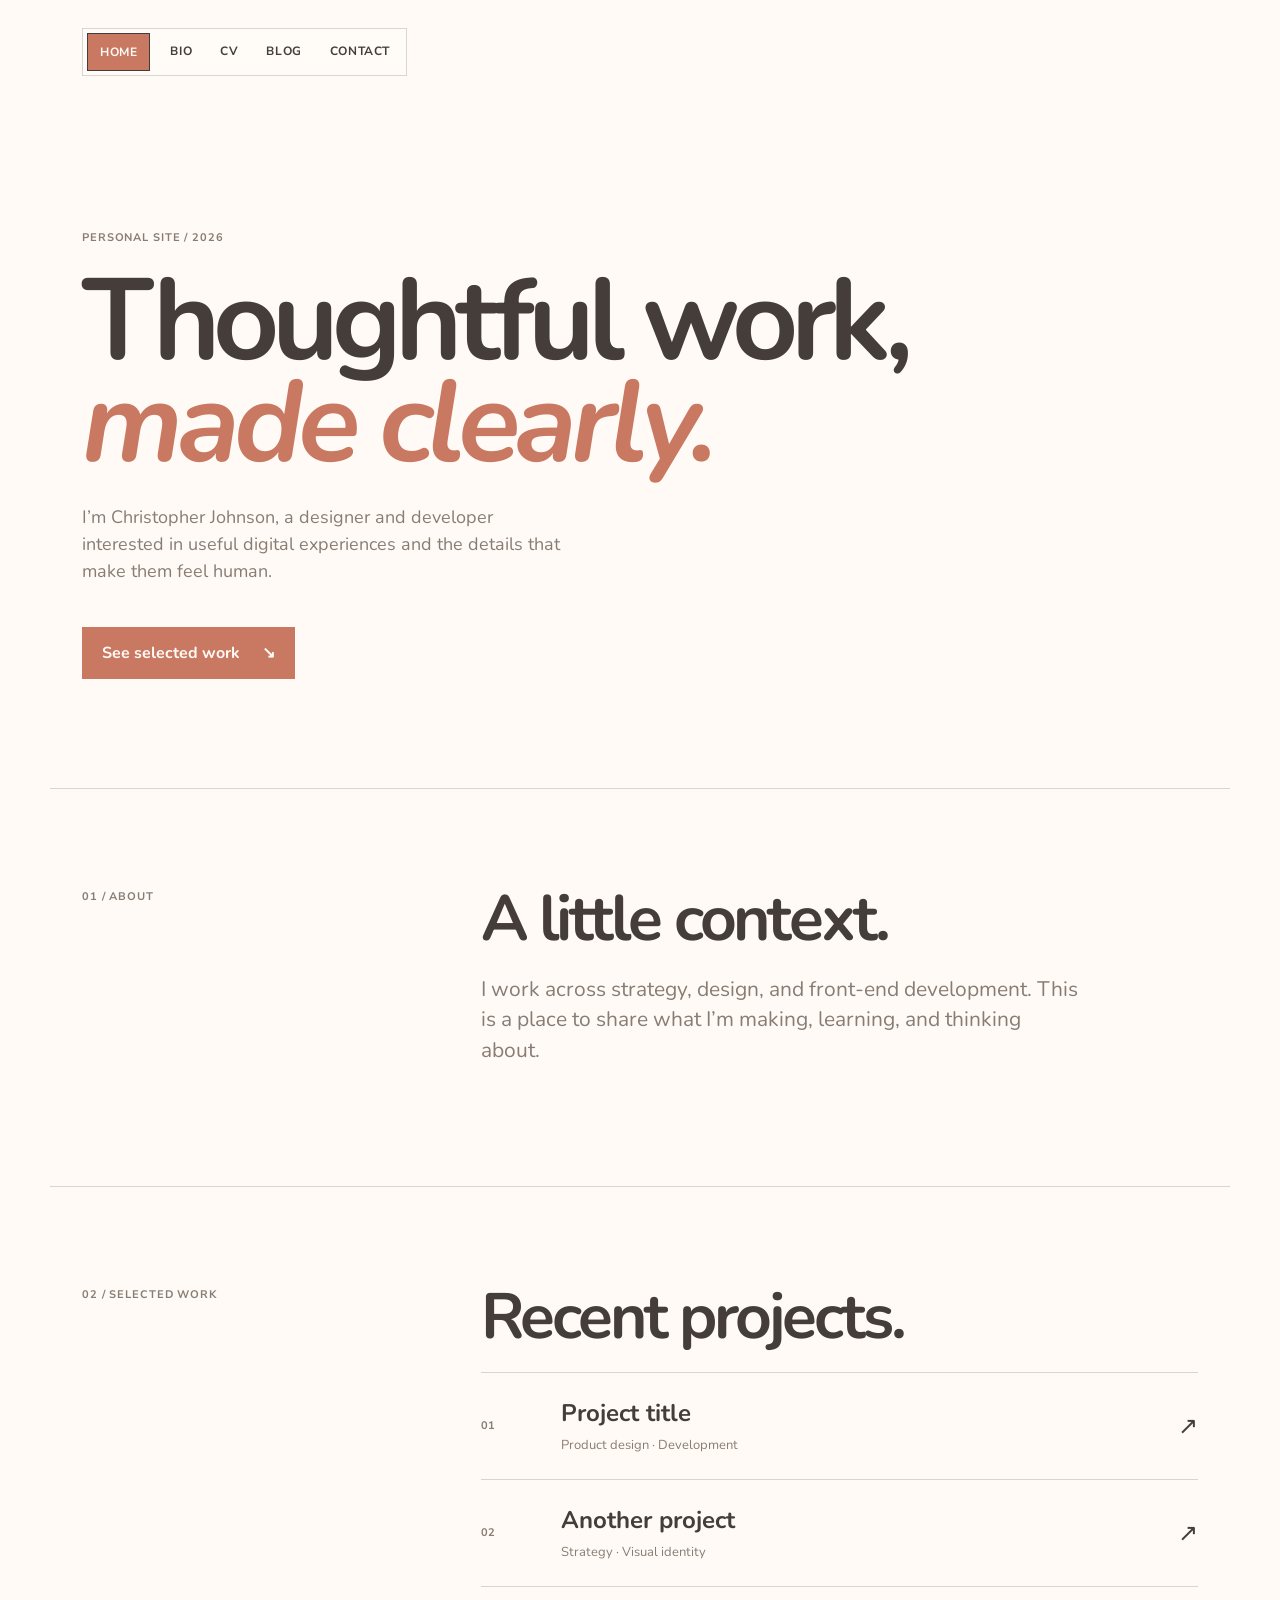
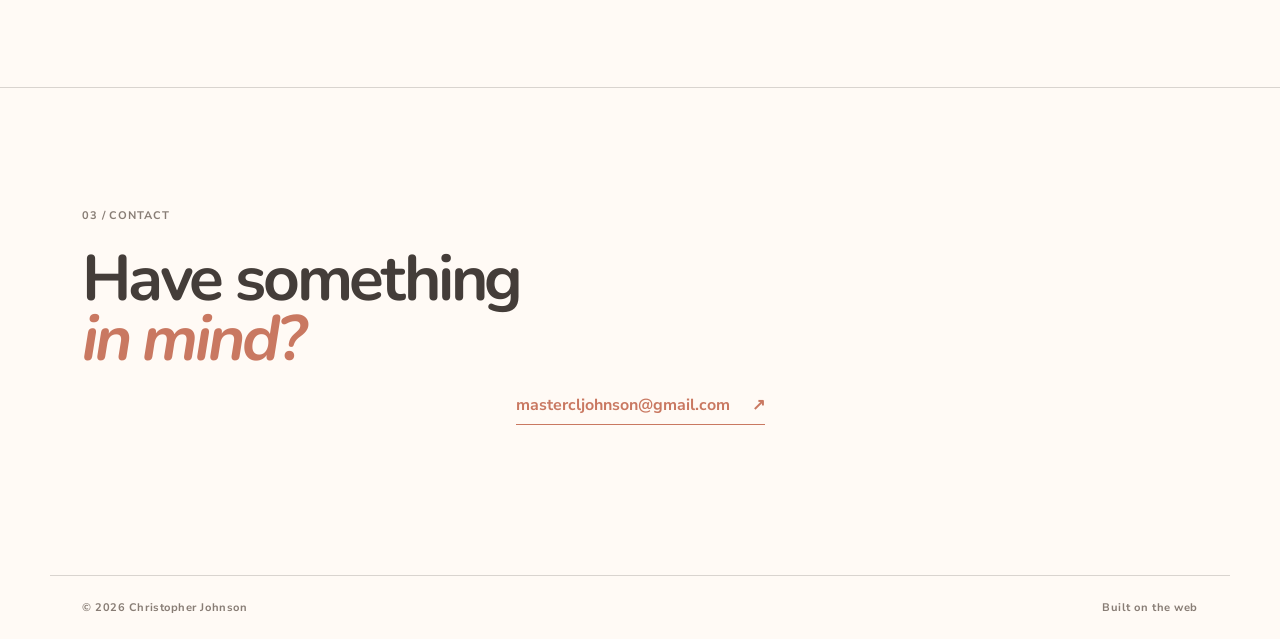
==== index.html @ eb71b6dd "Update site contact email" ====
<!doctype html>
<html lang="en">
<head>
  <meta charset="utf-8">
  <meta name="viewport" content="width=device-width, initial-scale=1">
  <meta name="description" content="A personal website">
  <title>Christopher Johnson | Personal Site</title>
  <link rel="stylesheet" href="styles.css?v=4">
</head>
<body>
  <!-- TODO: Move the shared site header into a template partial when the site needs a build step. -->
  <header class="site-header">
    <nav class="tabs" aria-label="Site pages">
      <a class="tab home-tab is-active" href="./" aria-current="page" aria-label="Return to homepage">Home</a>
      <a class="tab" href="bio.html">Bio</a>
      <a class="tab" href="cv.html">CV</a>
      <a class="tab" href="blog.html">Blog</a>
      <a class="tab" href="contact.html">Contact</a>
    </nav>
  </header>

  <main>
    <section class="hero" aria-labelledby="hero-title">
      <p class="eyebrow">Personal site / 2026</p>
      <h1 id="hero-title">Thoughtful work,<br><em>made clearly.</em></h1>
      <p class="intro">I’m Christopher Johnson, a designer and developer interested in useful digital experiences and the details that make them feel human.</p>
      <a class="button" href="#work">See selected work <span aria-hidden="true">↘</span></a>
    </section>

    <section class="section" id="about" aria-labelledby="about-title">
      <div class="section-label">01 / About</div>
      <div>
        <h2 id="about-title">A little context.</h2>
        <p>I work across strategy, design, and front-end development. This is a place to share what I’m making, learning, and thinking about.</p>
      </div>
    </section>

    <section class="section work-section" id="work" aria-labelledby="work-title">
      <div class="section-label">02 / Selected work</div>
      <div>
        <h2 id="work-title">Recent projects.</h2>
        <div class="project-list">
          <article class="project">
            <span class="project-number">01</span>
            <div><h3>Project title</h3><p>Product design · Development</p></div>
            <span class="project-arrow" aria-hidden="true">↗</span>
          </article>
          <article class="project">
            <span class="project-number">02</span>
            <div><h3>Another project</h3><p>Strategy · Visual identity</p></div>
            <span class="project-arrow" aria-hidden="true">↗</span>
          </article>
        </div>
      </div>
    </section>

    <section class="contact" id="contact" aria-labelledby="contact-title">
      <p class="eyebrow">03 / Contact</p>
      <h2 id="contact-title">Have something<br><em>in mind?</em></h2>
      <a class="email" href="mailto:mastercljohnson@gmail.com">mastercljohnson@gmail.com <span aria-hidden="true">↗</span></a>
    </section>
  </main>

  <footer><span>© 2026 Christopher Johnson</span><span>Built on the web</span></footer>
</body>
</html>
---- styles.css ----
@import url('https://fonts.googleapis.com/css2?family=Nunito:wght@400;500;600;700;800&family=Nunito+Sans:wght@400;600;700&display=swap');

/* TODO: Configure no-cache headers if the site moves to hosting with HTTP header control. */
:root {
  --ink: #443d39;
  --muted: #887d75;
  --paper: #fffaf5;
  --soft: #f2e8df;
  --accent: #c97861;
  --line: rgba(68, 61, 57, .2);
}

* { box-sizing: border-box; }
html { scroll-behavior: smooth; }
body { margin: 0; color: var(--ink); background: var(--paper); font-family: 'Nunito', sans-serif; }
a { color: inherit; text-decoration: none; }
.site-header, footer { display: flex; align-items: center; justify-content: space-between; max-width: 1180px; margin: auto; padding: 28px 32px; }
nav { display: flex; gap: 28px; font: 700 12px 'Nunito Sans', sans-serif; letter-spacing: .05em; text-transform: uppercase; }
nav a:hover, .email:hover { text-decoration: underline; text-underline-offset: 5px; }
.tabs { gap: 4px; padding: 4px; border: 1px solid var(--line); background: rgba(255, 255, 255, .22); }
.tab { padding: 10px 12px; white-space: nowrap; }
.tab:hover { text-decoration: none; background: rgba(255, 255, 255, .45); }
.tab:focus-visible { outline: 2px solid var(--ink); outline-offset: 2px; }
.home-tab { margin-right: 4px; border: 1px solid var(--ink); color: var(--ink); background: var(--soft); font-weight: 700; }
.home-tab:hover { background: #e5e5e5; }
.tab.is-active { color: var(--paper); background: var(--accent); }
.hero { min-height: 76vh; max-width: 1180px; margin: auto; padding: 13vh 32px 100px; display: flex; flex-direction: column; align-items: flex-start; justify-content: center; }
.page-main { max-width: 1180px; margin: auto; }
.page-intro { min-height: 62vh; padding: 12vh 32px 100px; display: flex; flex-direction: column; justify-content: center; }
.page-intro h1, .contact-page h1 { margin-bottom: 30px; font-size: clamp(3.5rem, 8vw, 7.5rem); line-height: .88; letter-spacing: -.08em; }
.page-intro-row { flex-direction: row; align-items: flex-end; justify-content: space-between; gap: 40px; }
.page-intro-row .button { flex-shrink: 0; }
.eyebrow, .section-label { margin: 0 0 26px; color: var(--muted); font: 700 11px 'Nunito Sans', sans-serif; letter-spacing: .08em; text-transform: uppercase; }
h1, h2, h3, p { margin-top: 0; }
h1 { max-width: 900px; margin-bottom: 30px; font-size: clamp(3.5rem, 9vw, 8.5rem); line-height: .88; letter-spacing: -.06em; }
em { color: var(--accent); font-family: 'Nunito', sans-serif; font-style: italic; font-weight: 700; letter-spacing: -.05em; }
.intro { max-width: 480px; color: var(--muted); font-size: 18px; line-height: 1.5; }
.button { margin-top: 24px; padding: 15px 20px; color: var(--paper); background: var(--accent); font-weight: 700; }
.button span, .email span { margin-left: 18px; }
.section { max-width: 1180px; margin: auto; padding: 100px 32px; border-top: 1px solid var(--line); display: grid; grid-template-columns: 1fr 2fr; gap: 40px; }
.section h2, .contact h2 { margin-bottom: 24px; font-size: clamp(2.5rem, 5vw, 5rem); line-height: .95; letter-spacing: -.05em; }
.section p { max-width: 600px; color: var(--muted); font-size: 21px; line-height: 1.45; }
.project-list { border-top: 1px solid var(--line); }
.project { display: grid; grid-template-columns: 60px 1fr auto; gap: 20px; align-items: center; padding: 24px 0; border-bottom: 1px solid var(--line); }
.project-number, footer { color: var(--muted); font: 700 11px 'Nunito Sans', sans-serif; letter-spacing: .05em; }
.project h3 { margin: 0 0 7px; font-size: 24px; }
.project p { margin: 0; font-size: 13px; }
.project-arrow { font-size: 24px; }
.contact { padding: 120px 32px 150px; background: var(--paper); color: var(--ink); border-top: 1px solid var(--line); }
.contact > * { display: block; max-width: 1116px; margin-left: auto; margin-right: auto; }
.contact .eyebrow { color: var(--muted); }
.email { width: fit-content; border-bottom: 1px solid var(--accent); padding-bottom: 8px; color: var(--accent); font: 700 16px 'Nunito Sans', sans-serif; }
.prose { max-width: 620px; }
.prose p { margin-bottom: 28px; }
.cv-list { border-top: 1px solid var(--line); }
.cv-item { display: grid; grid-template-columns: 150px 1fr; gap: 30px; padding: 28px 0; border-bottom: 1px solid var(--line); }
.cv-date, .article-meta { color: var(--muted); font: 700 11px 'Nunito Sans', sans-serif; letter-spacing: .05em; text-transform: uppercase; }
.cv-item h2 { margin: 0 0 10px; font-size: 24px; }
.cv-item p { margin-bottom: 0; font-size: 16px; }
.tag-list { display: flex; flex-wrap: wrap; gap: 10px; max-width: 700px; }
.tag-list span { padding: 12px 15px; border: 1px solid var(--line); font: 700 12px 'Nunito Sans', sans-serif; }
.contact-page { padding: 15vh 32px 130px; background: var(--paper); color: var(--ink); }
.contact-page > * { max-width: 1116px; margin-left: auto; margin-right: auto; }
.contact-page .eyebrow { color: var(--muted); }
.contact-page .intro { margin-bottom: 36px; color: var(--muted); }
.contact-details { border-top-color: var(--line); }
.social-list { max-width: 620px; border-top: 1px solid var(--line); }
.social-list a { display: flex; justify-content: space-between; padding: 20px 0; border-bottom: 1px solid var(--line); font-size: 22px; }
.article-list { border-top: 1px solid var(--line); }
.article { padding: 30px 0; border-bottom: 1px solid var(--line); }
.article-meta { margin-bottom: 14px; }
.article h2 { margin-bottom: 10px; font-size: clamp(1.6rem, 3vw, 2.4rem); letter-spacing: -.03em; }
.article h2 span { color: var(--accent); font-size: .8em; }
.article p:last-child { margin-bottom: 0; font-size: 16px; }
footer { border-top: 1px solid var(--line); padding-top: 24px; padding-bottom: 24px; }
@media (max-width: 700px) {
  .site-header, footer { padding-left: 20px; padding-right: 20px; }
  .tabs { max-width: calc(100vw - 82px); overflow-x: auto; gap: 0; }
  .tab { padding: 9px 10px; font-size: 10px; }
  .hero, .section, .page-intro { padding-left: 20px; padding-right: 20px; }
  .hero { min-height: 70vh; padding-top: 80px; }
  .intro { font-size: 16px; }
  .section { display: block; padding-top: 70px; padding-bottom: 70px; }
  .section-label { margin-bottom: 40px; }
  .section p { font-size: 18px; }
  .page-intro { min-height: 60vh; padding-top: 80px; }
  .page-intro-row { display: block; }
  .page-intro-row .button { display: inline-block; }
  .cv-item { display: block; }
  .cv-date { margin-bottom: 16px; }
  .contact-page { padding: 80px 20px 100px; }
  .contact-page h1 { font-size: clamp(3.3rem, 15vw, 6rem); }
  .contact-page .intro { font-size: 16px; }
  .contact { padding: 80px 20px 100px; }
  footer { font-size: 9px; }
}
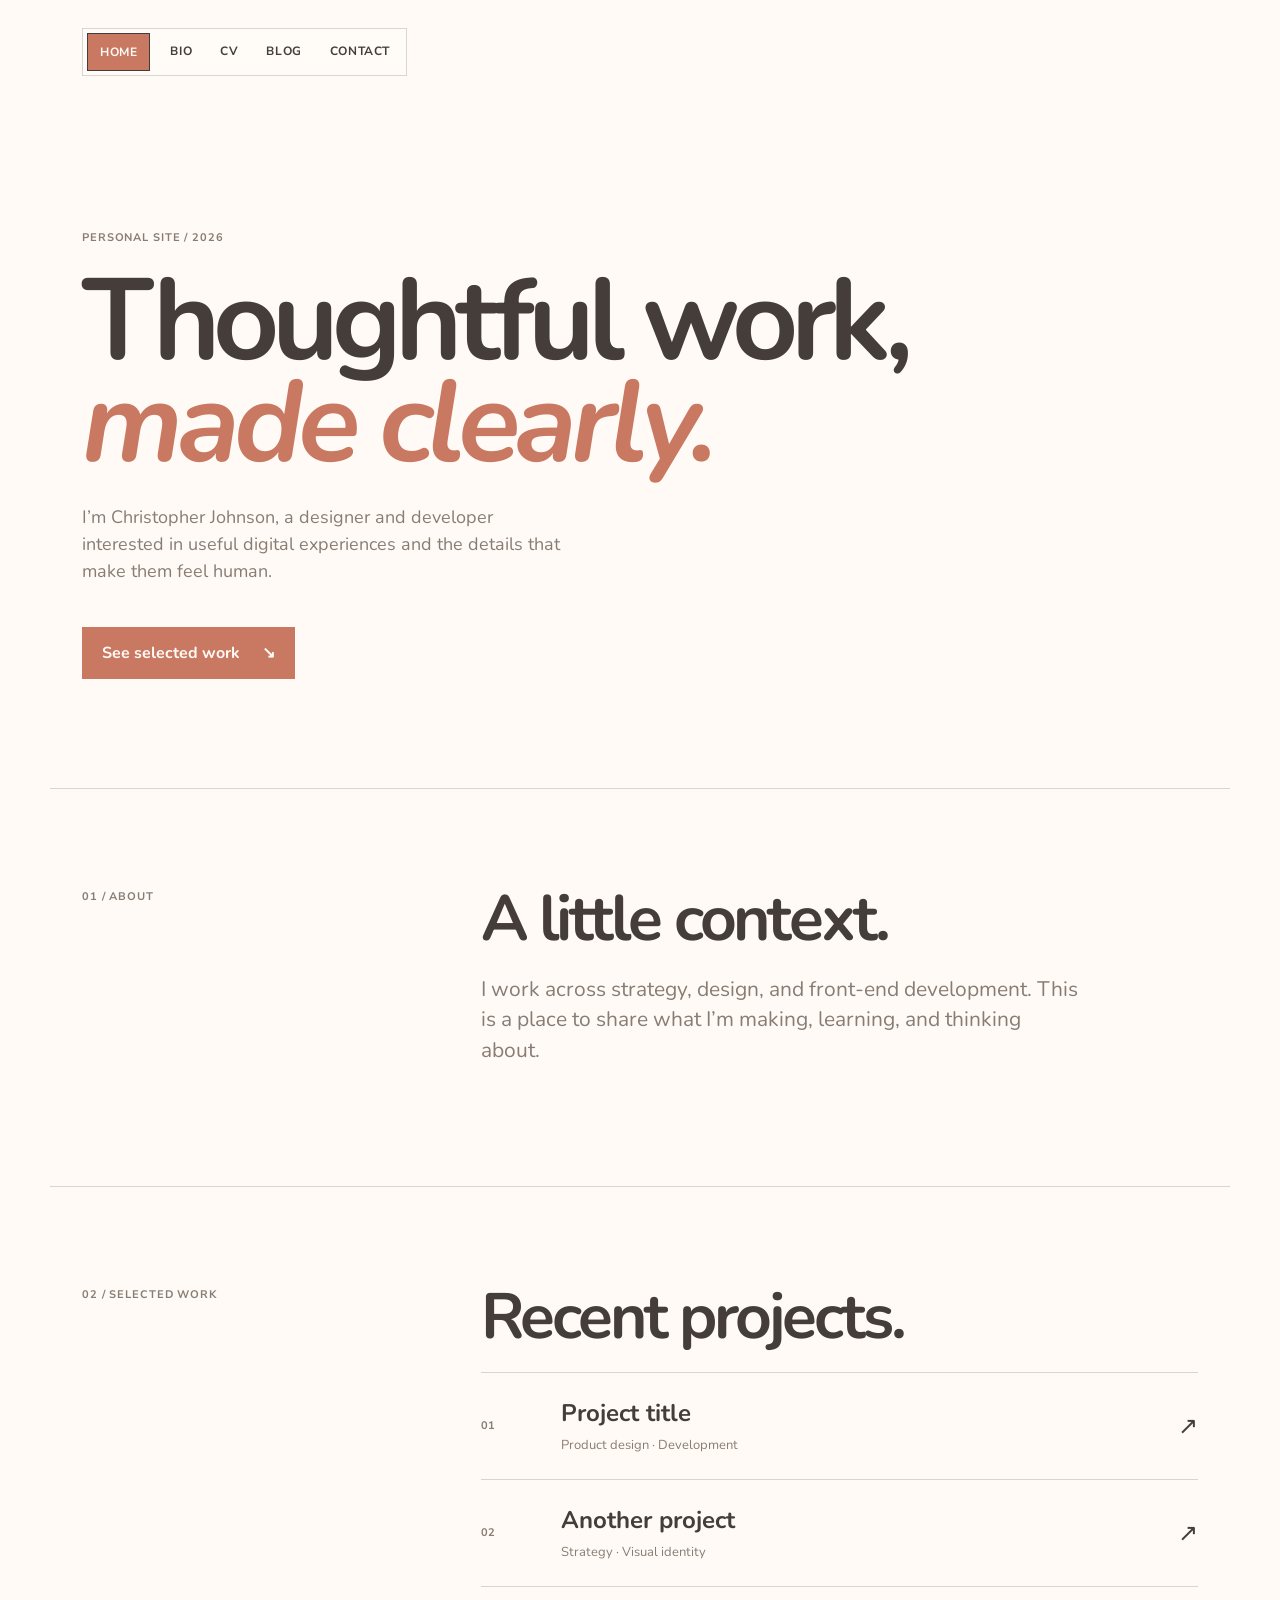
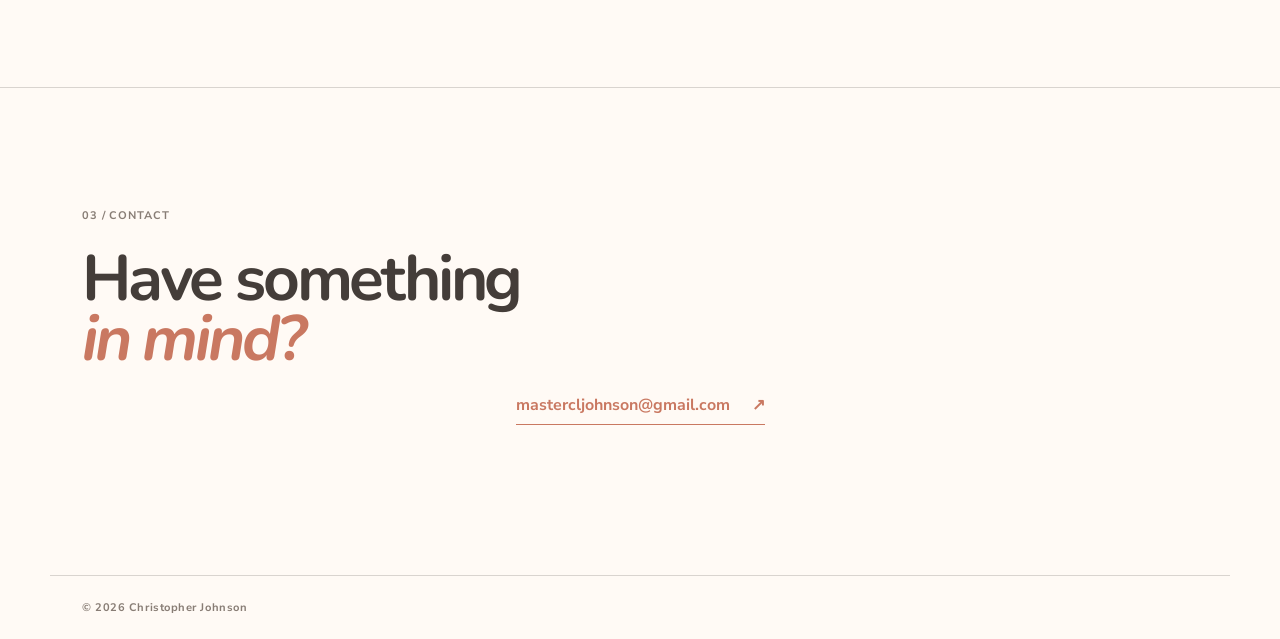
==== commit 8361d990: "Remove built on the web footer text" ====
--- a/index.html
+++ b/index.html
@@ -61,6 +61,6 @@
     </section>
   </main>
 
-  <footer><span>© 2026 Christopher Johnson</span><span>Built on the web</span></footer>
+  <footer><span>© 2026 Christopher Johnson</span></footer>
 </body>
 </html>
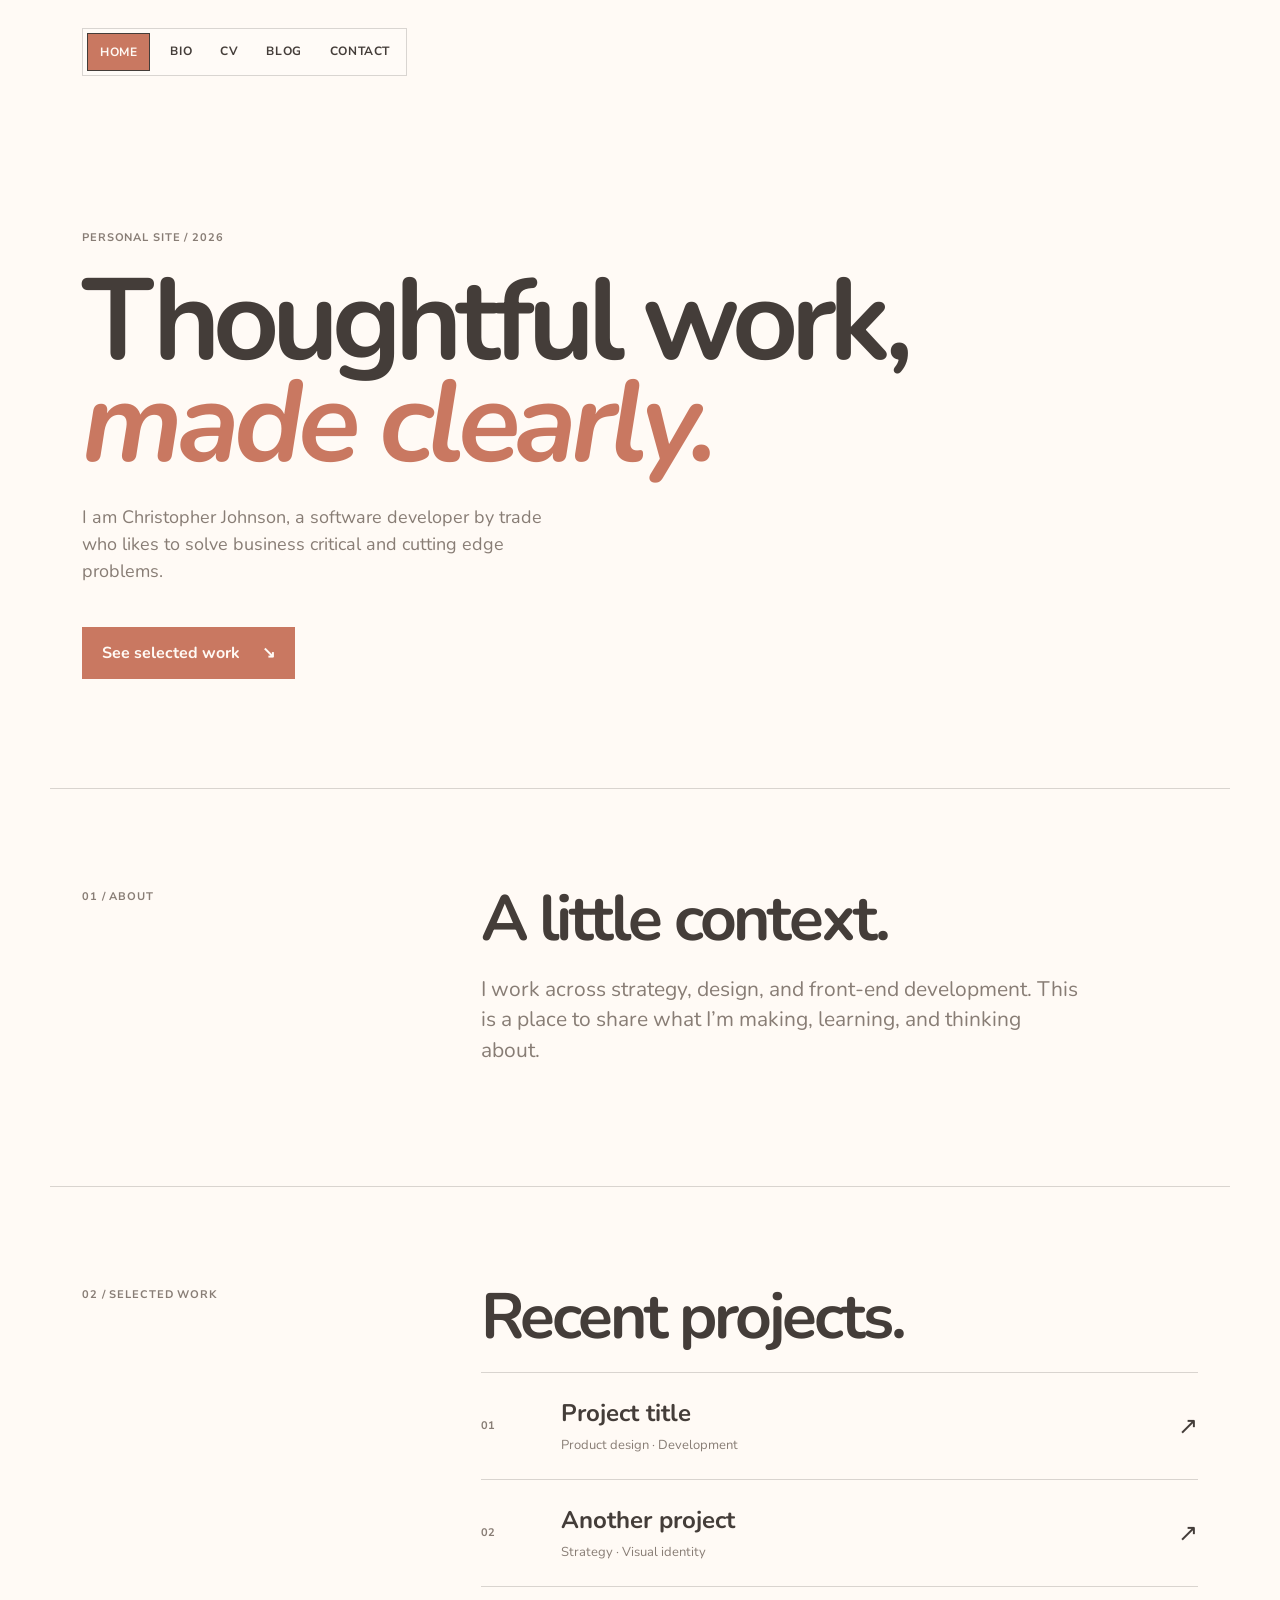
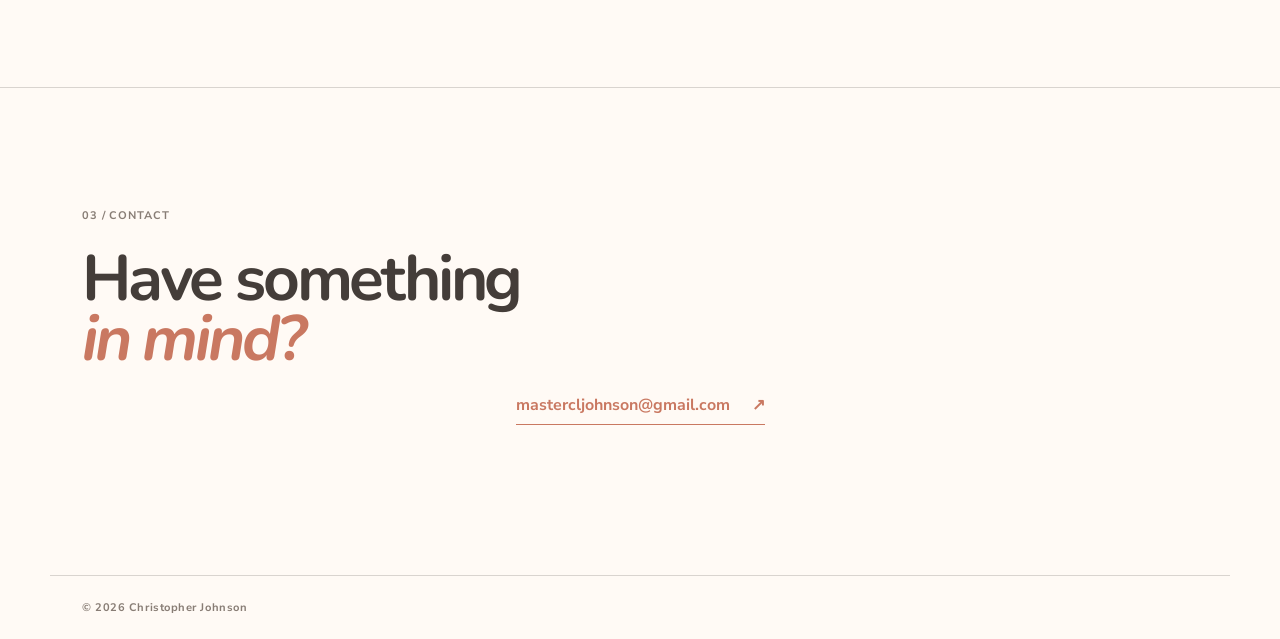
==== commit 2f5a9a07: "Align homepage intro with bio" ====
--- a/index.html
+++ b/index.html
@@ -23,7 +23,7 @@
     <section class="hero" aria-labelledby="hero-title">
       <p class="eyebrow">Personal site / 2026</p>
       <h1 id="hero-title">Thoughtful work,<br><em>made clearly.</em></h1>
-      <p class="intro">I’m Christopher Johnson, a designer and developer interested in useful digital experiences and the details that make them feel human.</p>
+      <p class="intro">I am Christopher Johnson, a software developer by trade who likes to solve business critical and cutting edge problems.</p>
       <a class="button" href="#work">See selected work <span aria-hidden="true">↘</span></a>
     </section>
 
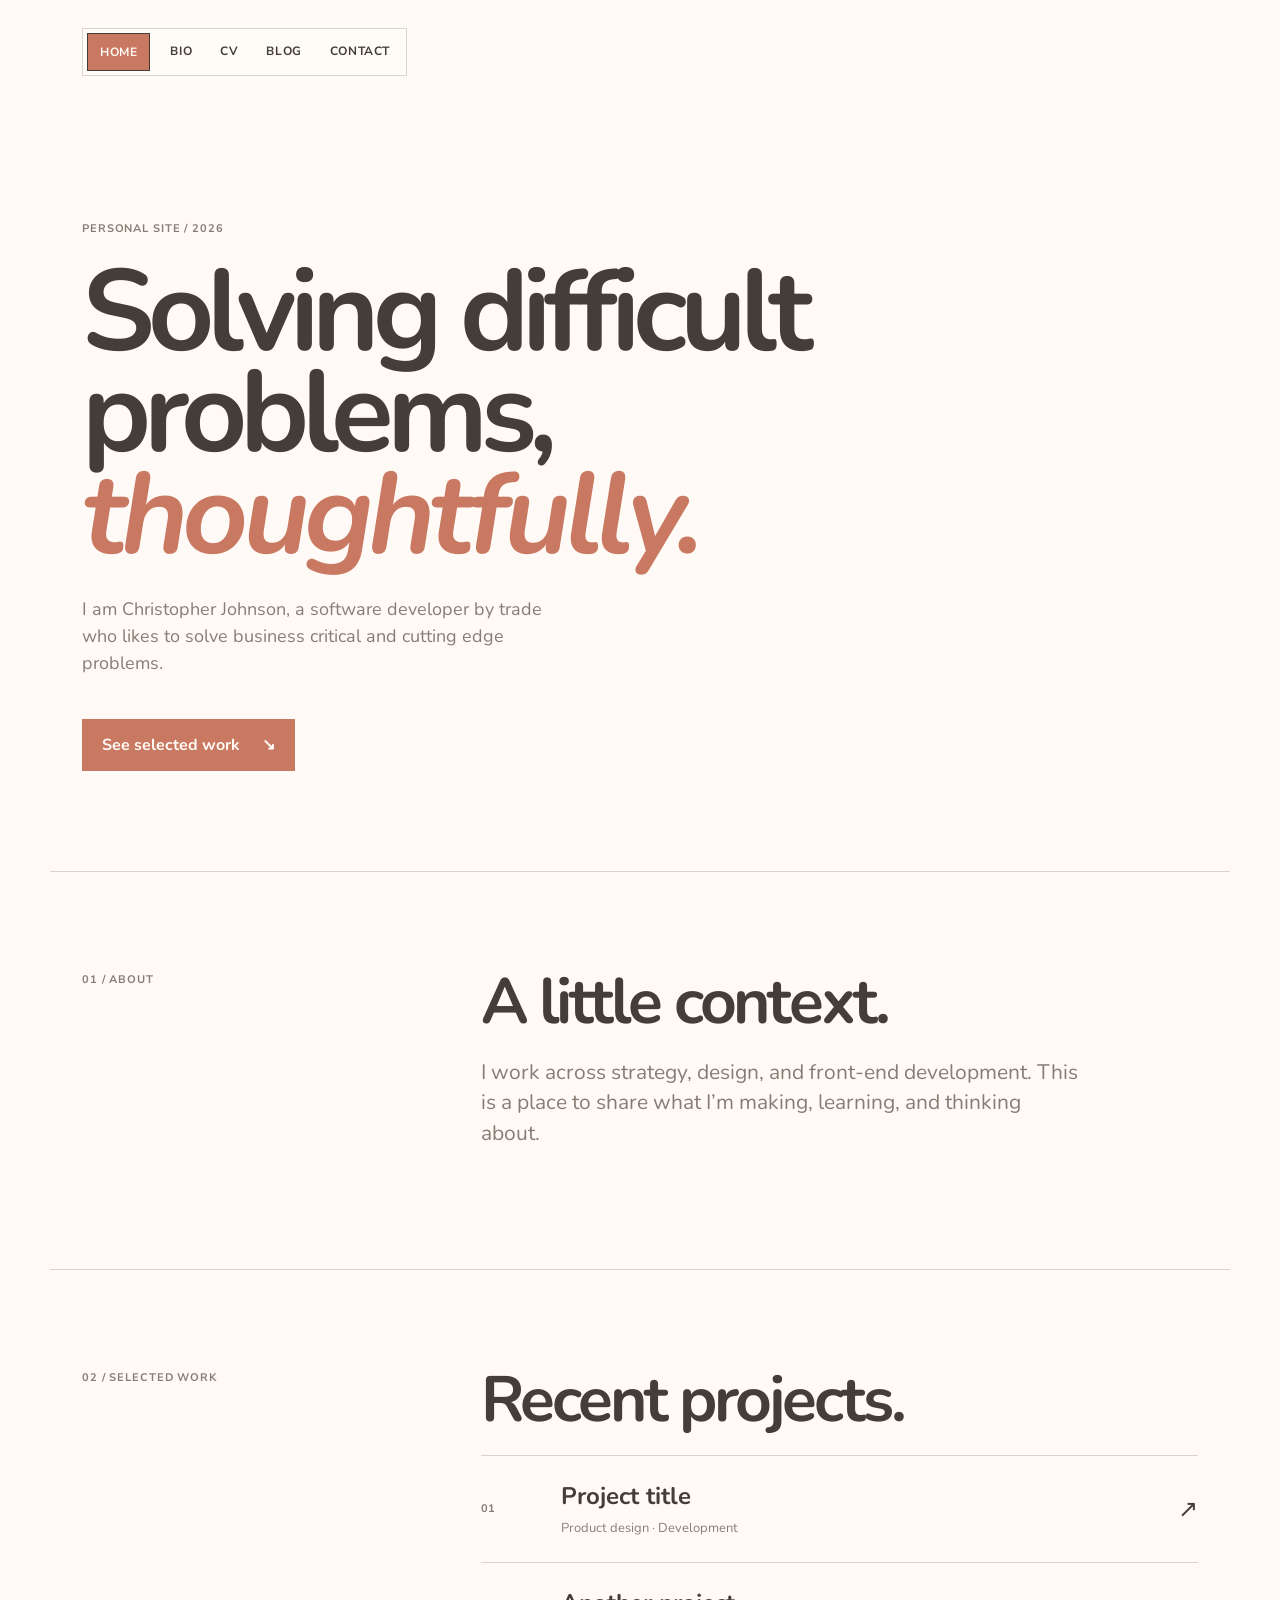
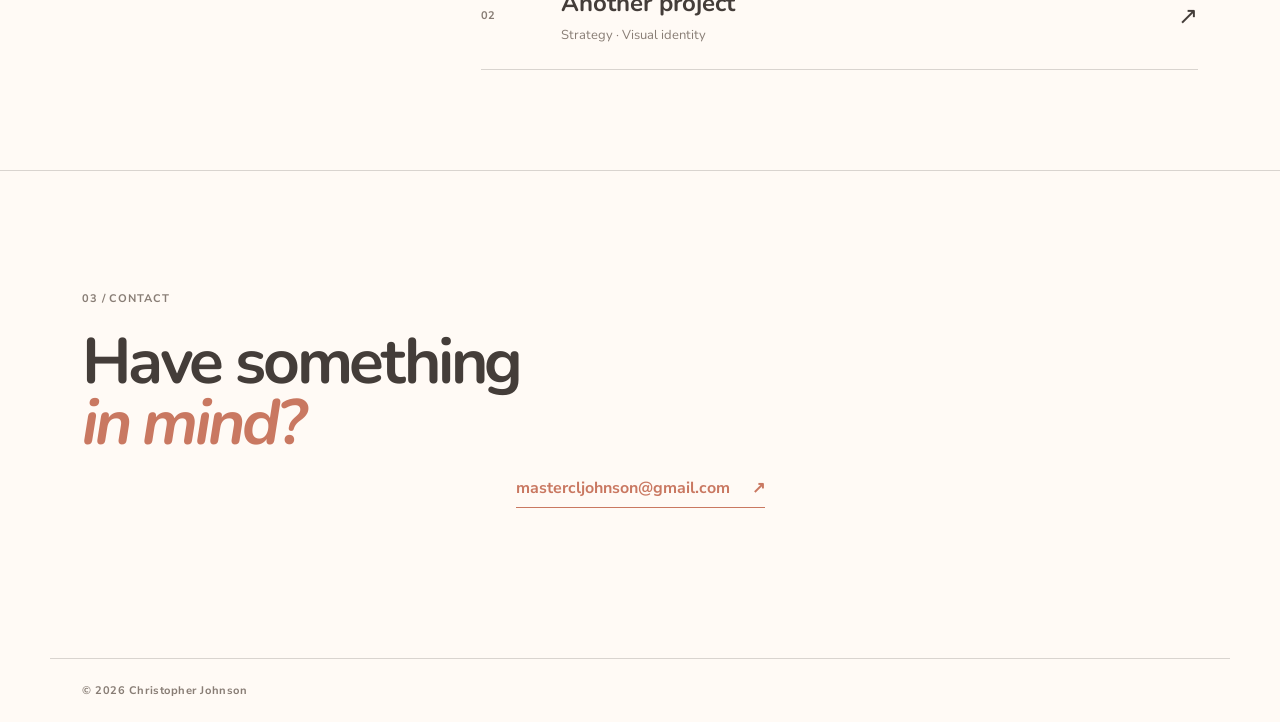
==== commit a6292b9e: "Update homepage hero headline" ====
--- a/index.html
+++ b/index.html
@@ -22,7 +22,7 @@
   <main>
     <section class="hero" aria-labelledby="hero-title">
       <p class="eyebrow">Personal site / 2026</p>
-      <h1 id="hero-title">Thoughtful work,<br><em>made clearly.</em></h1>
+      <h1 id="hero-title">Solving difficult problems,<br><em>thoughtfully.</em></h1>
       <p class="intro">I am Christopher Johnson, a software developer by trade who likes to solve business critical and cutting edge problems.</p>
       <a class="button" href="#work">See selected work <span aria-hidden="true">↘</span></a>
     </section>
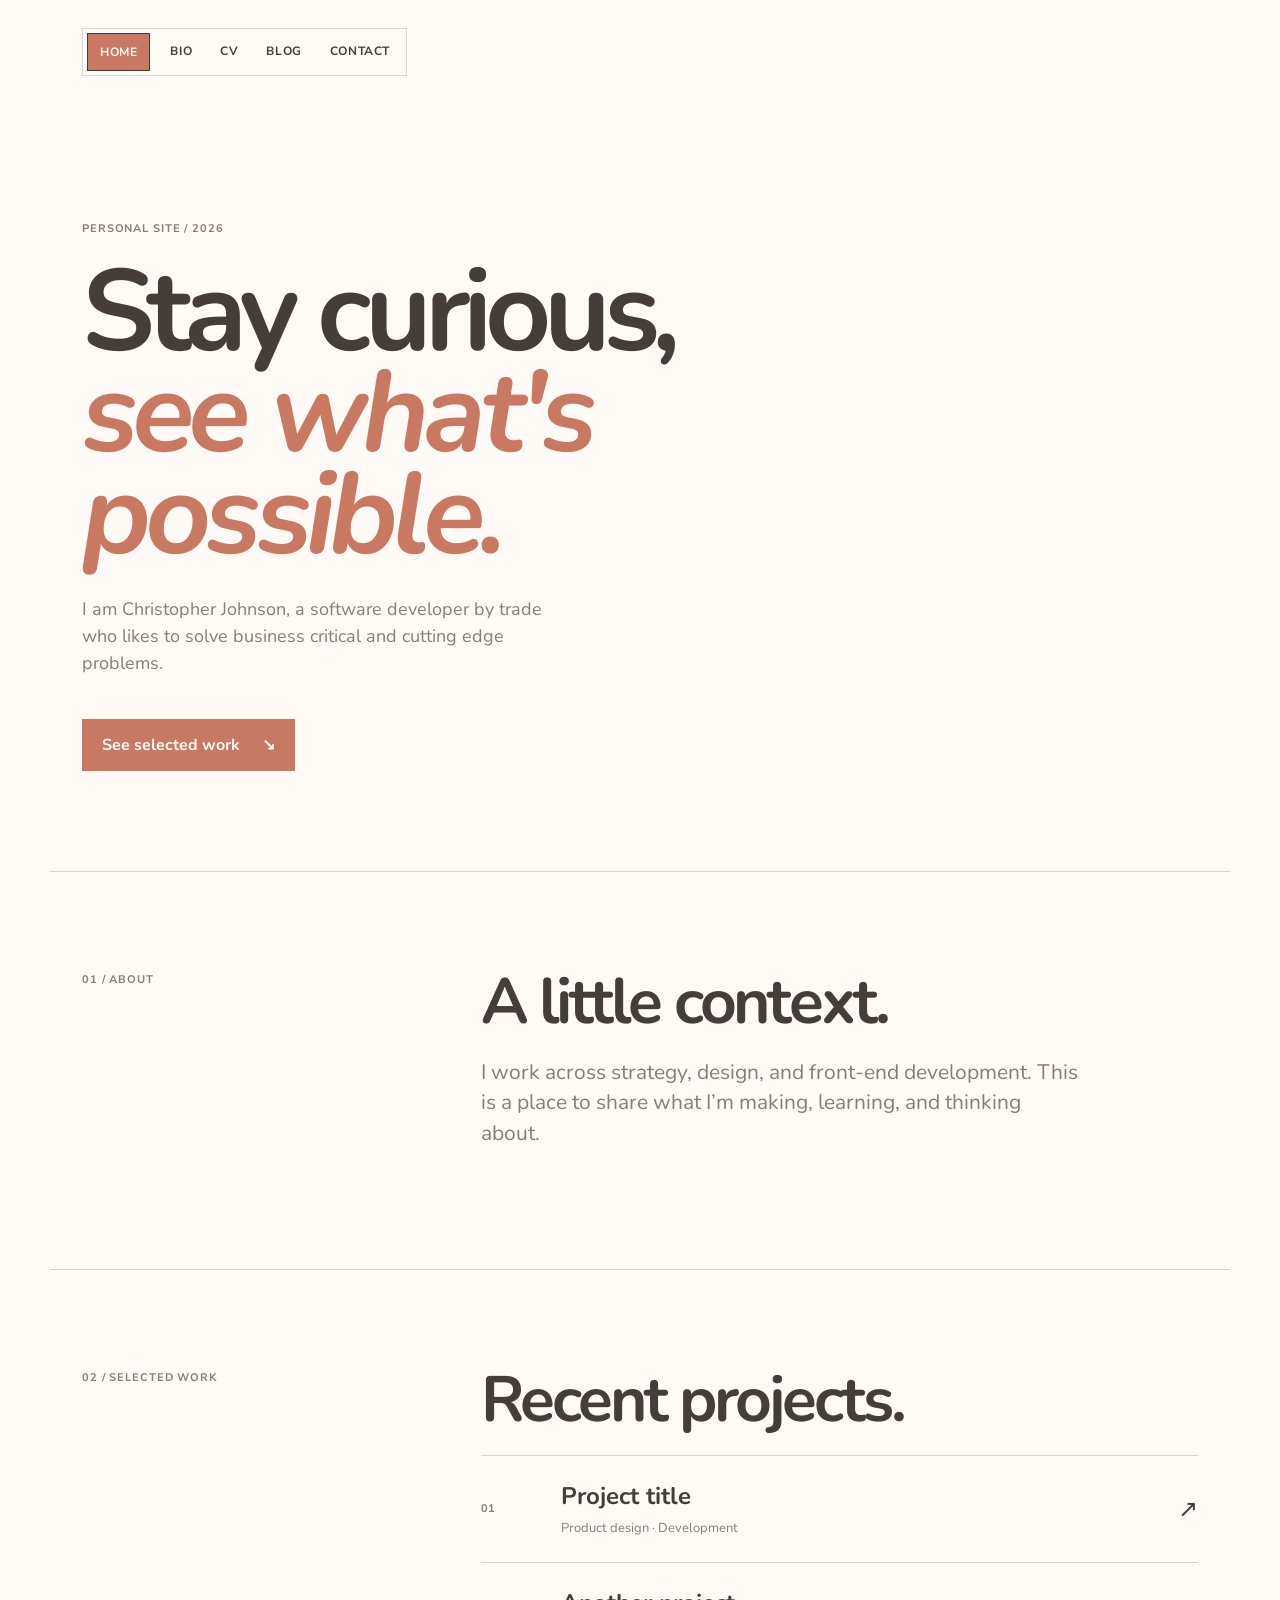
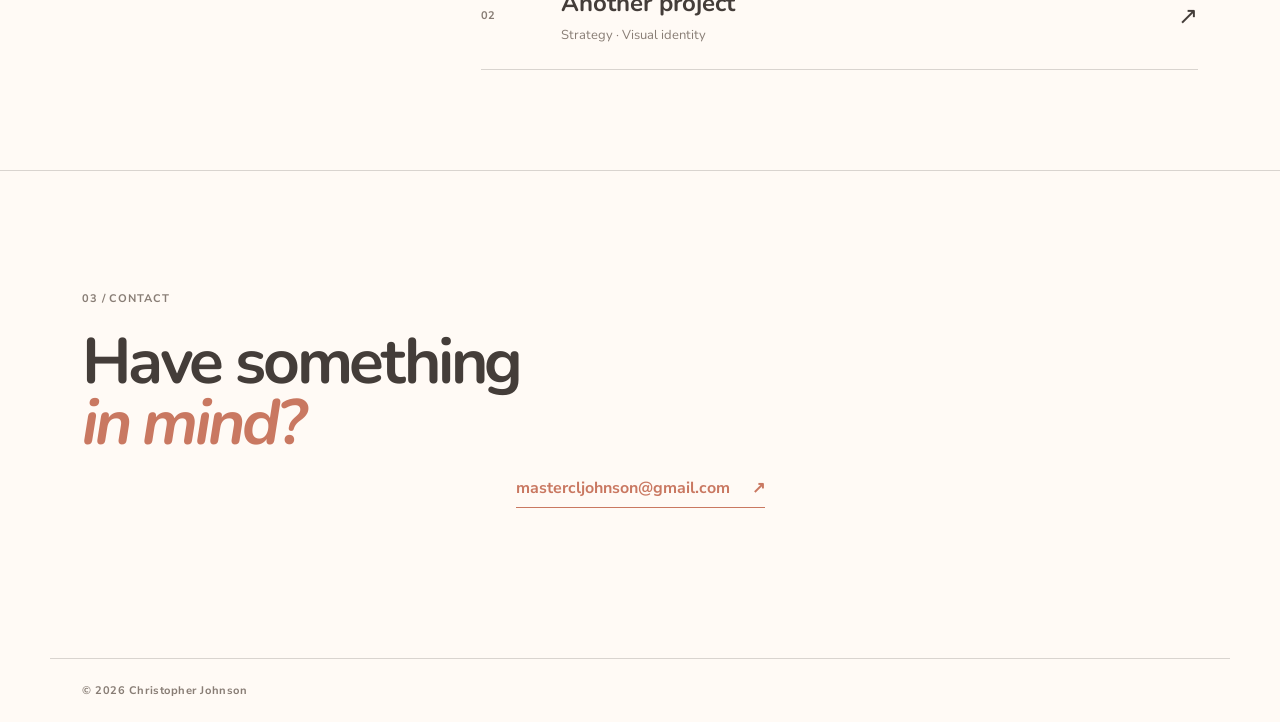
==== commit dc9e1519: "Refine curiosity-led homepage headline" ====
--- a/index.html
+++ b/index.html
@@ -22,7 +22,7 @@
   <main>
     <section class="hero" aria-labelledby="hero-title">
       <p class="eyebrow">Personal site / 2026</p>
-      <h1 id="hero-title">Solving difficult problems,<br><em>thoughtfully.</em></h1>
+      <h1 id="hero-title">Stay curious,<br><em>see what's possible.</em></h1>
       <p class="intro">I am Christopher Johnson, a software developer by trade who likes to solve business critical and cutting edge problems.</p>
       <a class="button" href="#work">See selected work <span aria-hidden="true">↘</span></a>
     </section>
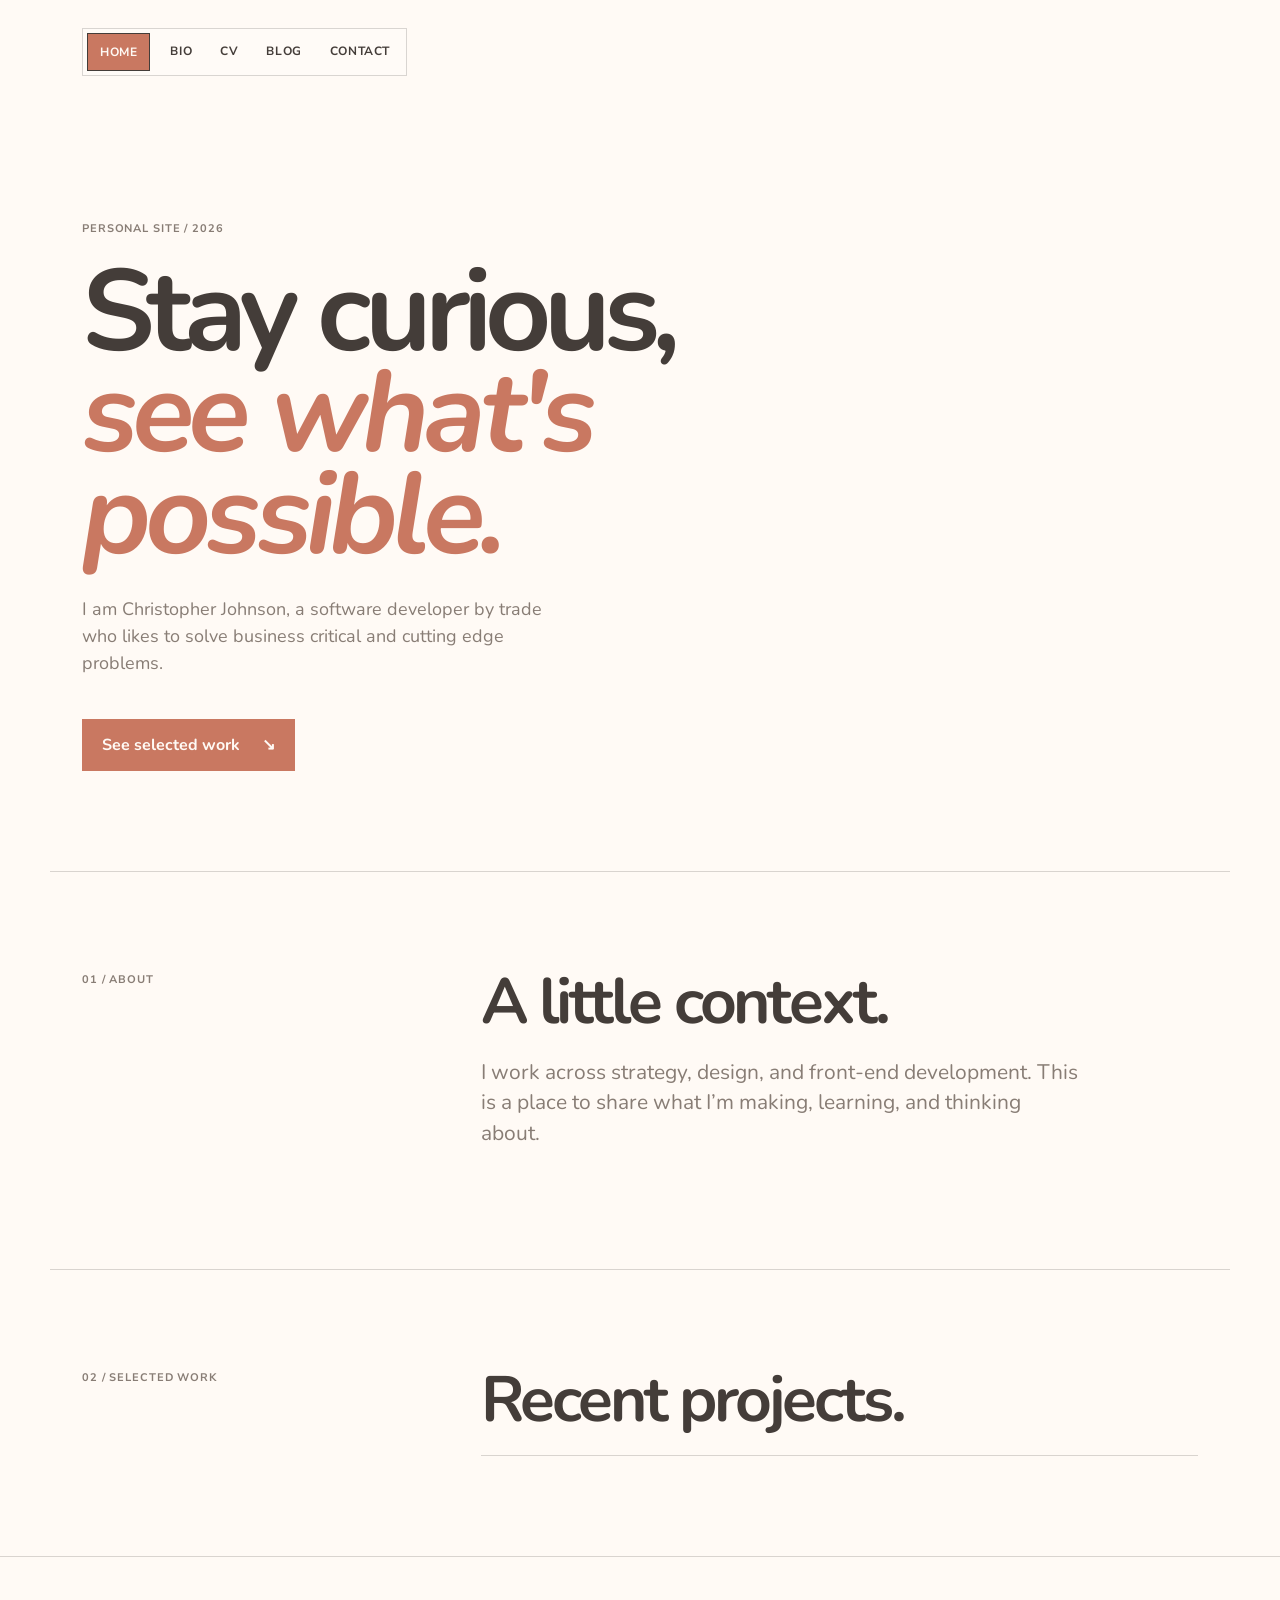
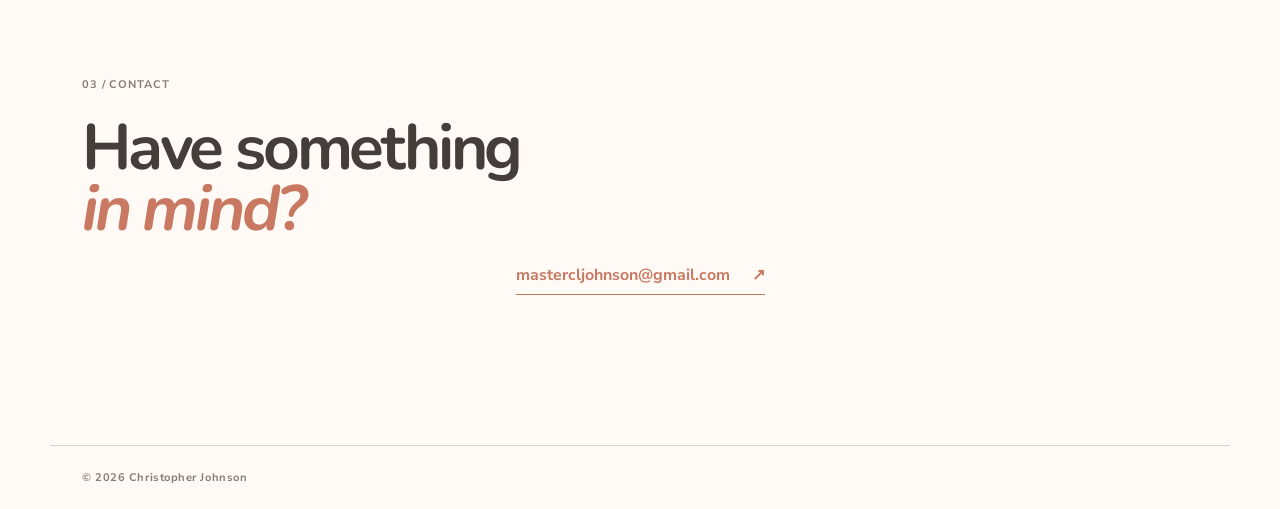
==== commit ba5b9fff: "Comment out template project entries" ====
--- a/index.html
+++ b/index.html
@@ -40,6 +40,7 @@
       <div>
         <h2 id="work-title">Recent projects.</h2>
         <div class="project-list">
+          <!-- Replace these template projects with real work later.
           <article class="project">
             <span class="project-number">01</span>
             <div><h3>Project title</h3><p>Product design · Development</p></div>
@@ -50,6 +51,7 @@
             <div><h3>Another project</h3><p>Strategy · Visual identity</p></div>
             <span class="project-arrow" aria-hidden="true">↗</span>
           </article>
+          -->
         </div>
       </div>
     </section>
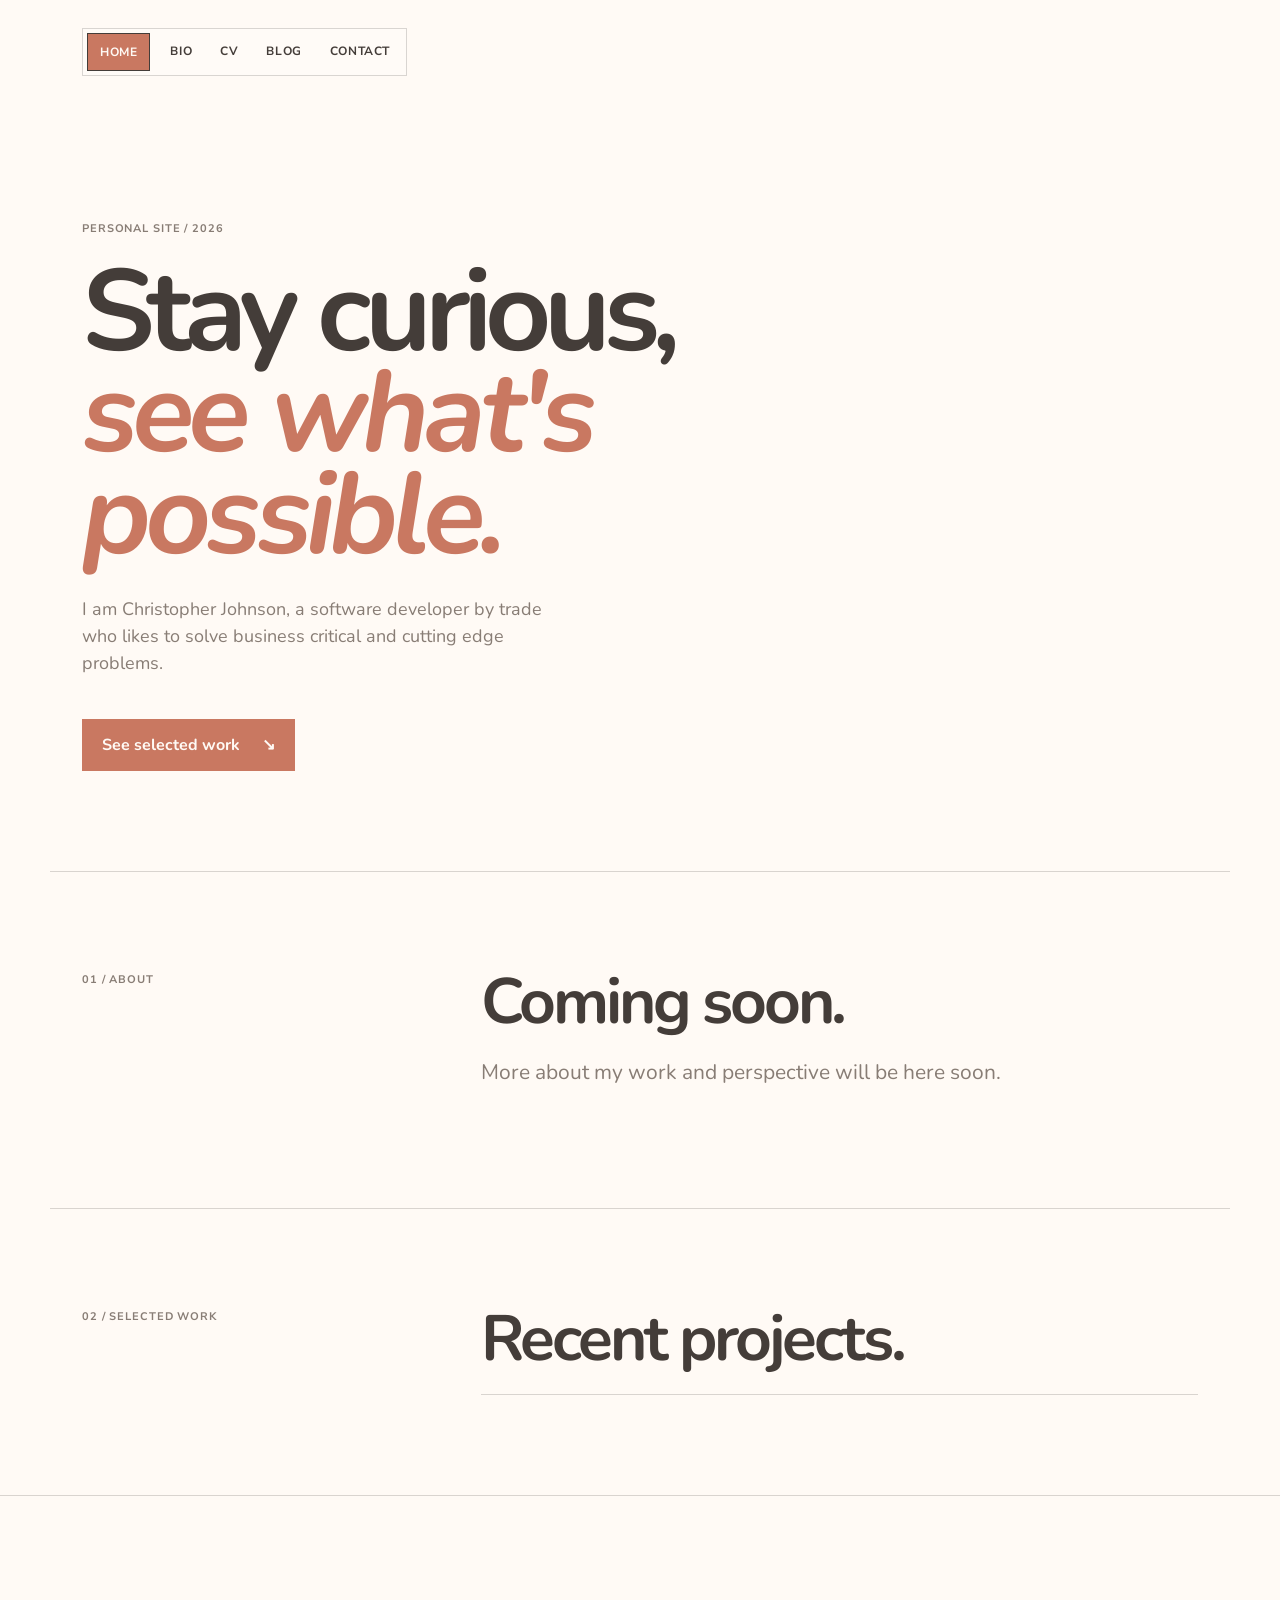
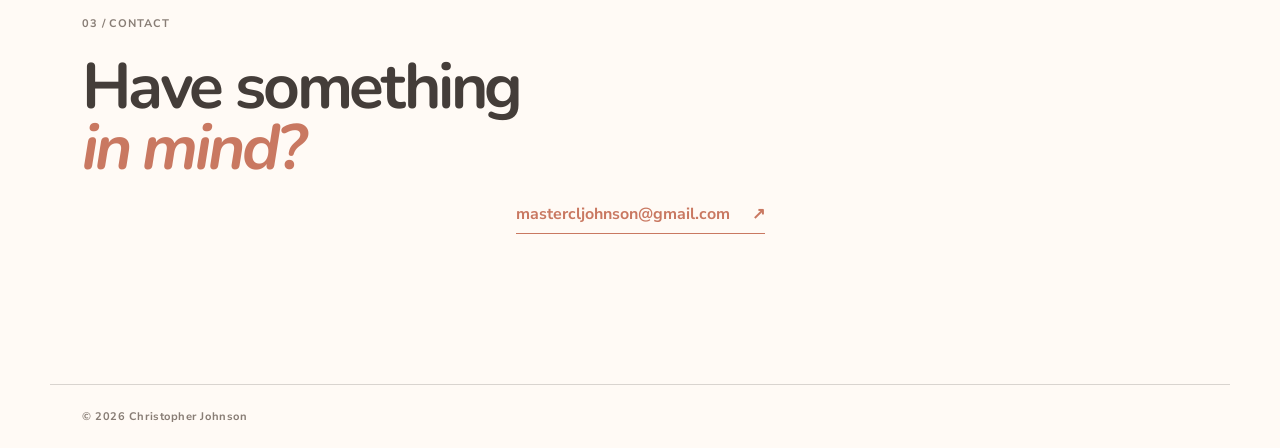
==== commit 82db5ff2: "Mark homepage context section coming soon" ====
--- a/index.html
+++ b/index.html
@@ -30,8 +30,8 @@
     <section class="section" id="about" aria-labelledby="about-title">
       <div class="section-label">01 / About</div>
       <div>
-        <h2 id="about-title">A little context.</h2>
-        <p>I work across strategy, design, and front-end development. This is a place to share what I’m making, learning, and thinking about.</p>
+        <h2 id="about-title">Coming soon.</h2>
+        <p>More about my work and perspective will be here soon.</p>
       </div>
     </section>
 
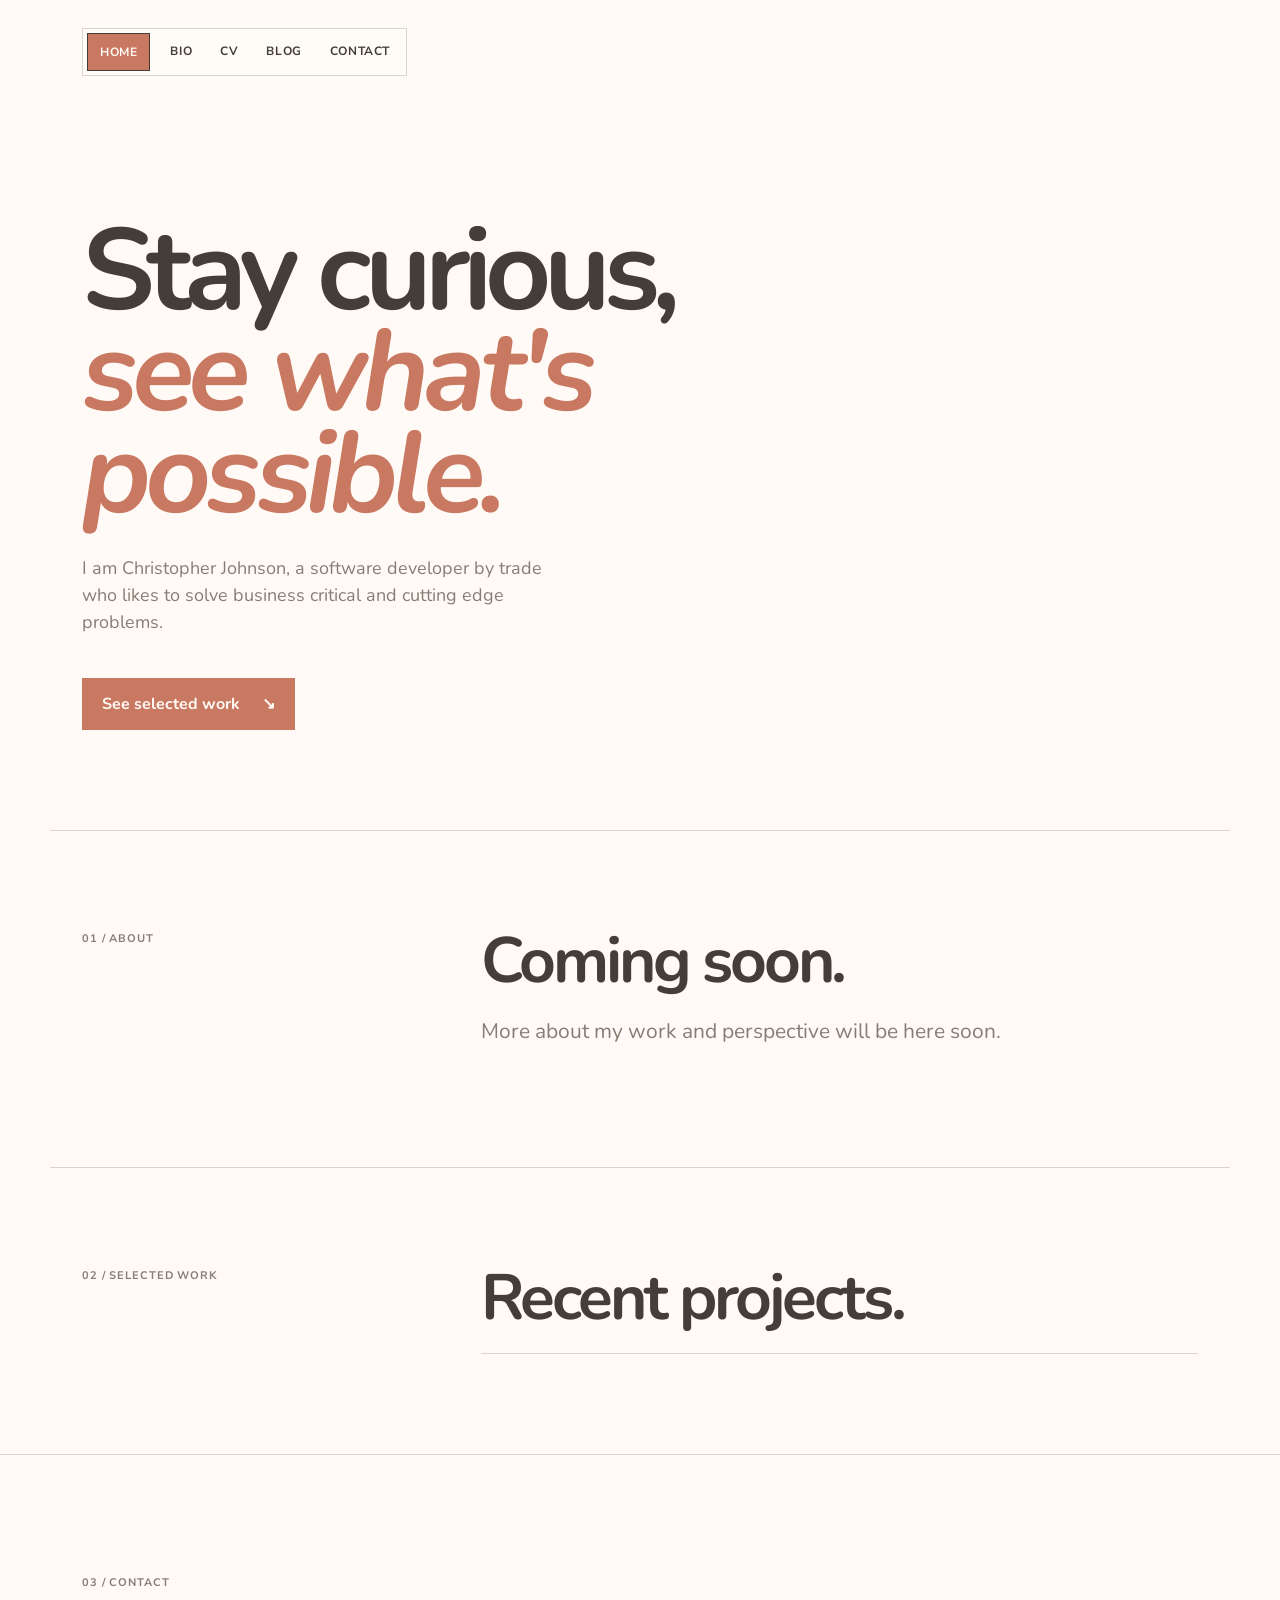
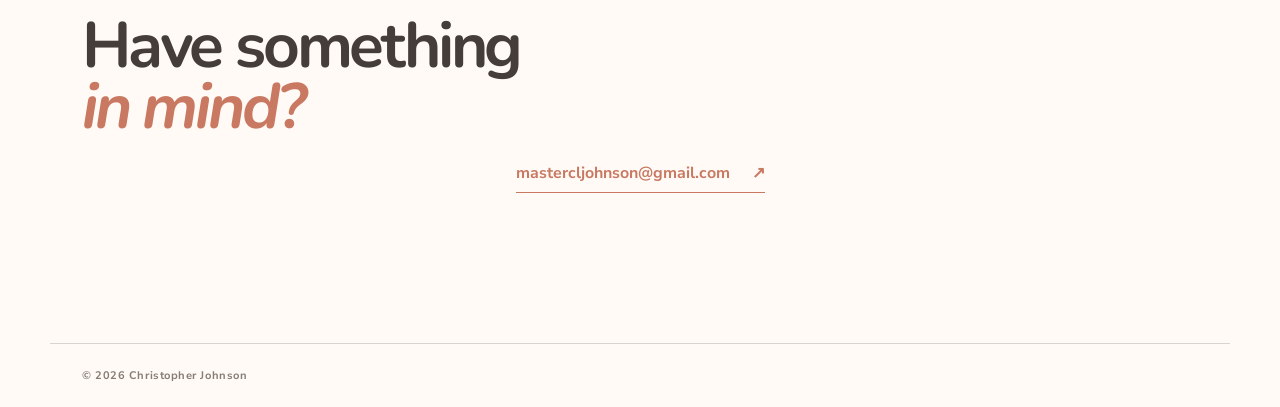
==== commit e9a6f4b2: "Remove homepage year label" ====
--- a/index.html
+++ b/index.html
@@ -21,7 +21,6 @@
 
   <main>
     <section class="hero" aria-labelledby="hero-title">
-      <p class="eyebrow">Personal site / 2026</p>
       <h1 id="hero-title">Stay curious,<br><em>see what's possible.</em></h1>
       <p class="intro">I am Christopher Johnson, a software developer by trade who likes to solve business critical and cutting edge problems.</p>
       <a class="button" href="#work">See selected work <span aria-hidden="true">↘</span></a>
